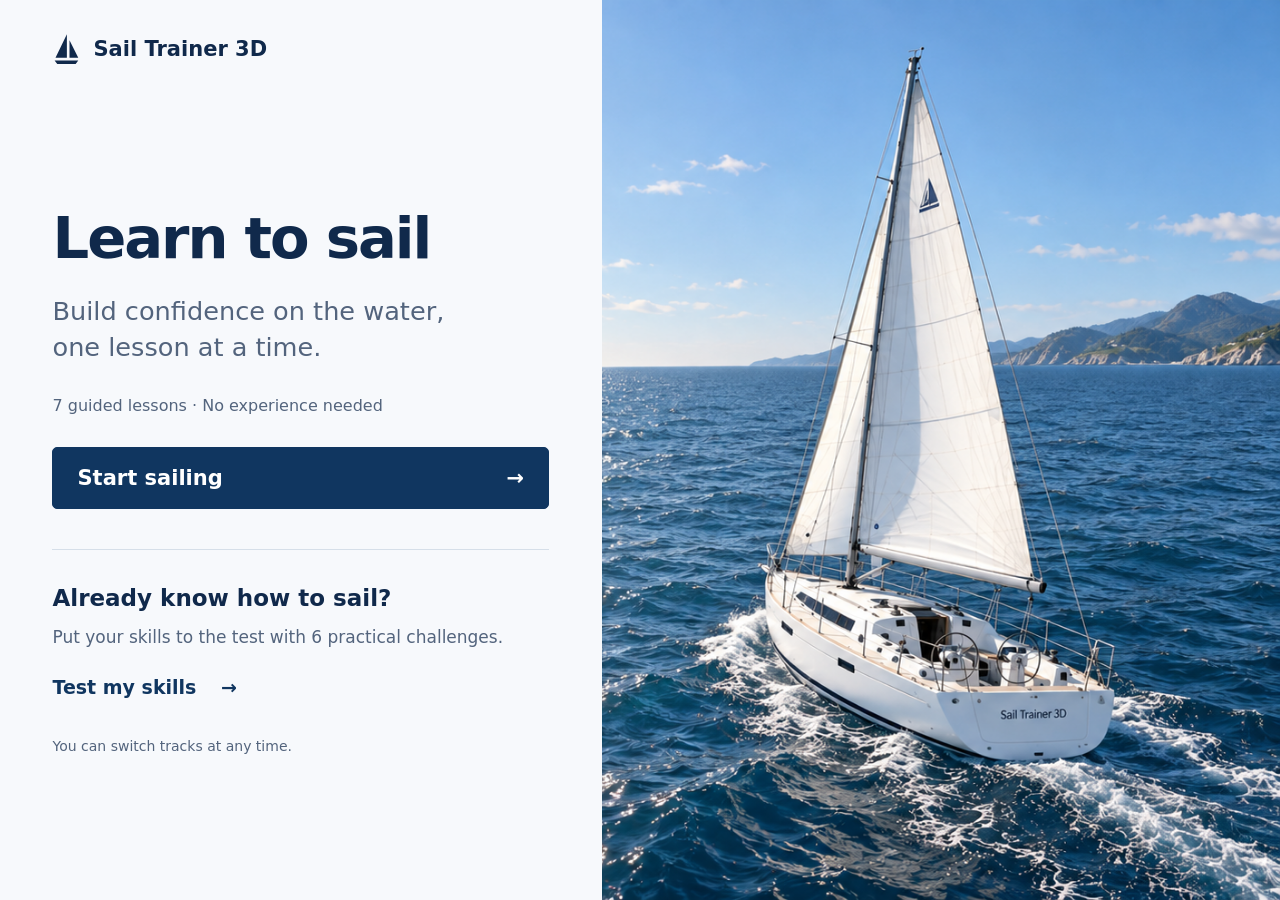
==== index.html @ 12bdb77d "Clarify Lesson 2 steps and live sail guidance" ====
<!DOCTYPE html>
<html lang="en">
<head>
<meta charset="utf-8" />
<meta name="viewport" content="width=device-width, initial-scale=1, maximum-scale=1, user-scalable=no" />
<title>Sail Trainer 3D — learn to sail a yacht</title>
<link rel="stylesheet" href="styles.css" />
<link rel="icon" href="data:image/svg+xml,<svg xmlns='http://www.w3.org/2000/svg' viewBox='0 0 100 100'><text y='.9em' font-size='90'>⛵</text></svg>" />
</head>
<body data-flow="welcome">
<div id="simulator" inert>
<div id="app"></div>

<!-- Brand -->
<div id="brand">⛵ <b>Sail Trainer 3D</b><span> · learn the wind</span></div>

<!-- Mobile menu (declutters the rail on phones; hidden on desktop) -->
<button id="menuBtn" aria-label="Open menu" aria-controls="rail" aria-expanded="false" title="Menu">☰</button>
<div id="menuBackdrop"></div>

<!-- Lesson panel (top-left) -->
<div id="lessonPanel" class="panel">
  <div id="lessonTitle" tabindex="-1">Lesson</div>
  <div id="environmentInfo" class="environment-info"></div>
  <div id="lessonBrief" class="brief"></div>
  <div id="lessonStep" class="step"></div>
  <section id="tutorialCoach" hidden aria-label="Lesson guidance">
    <div class="coach-heading"><span id="coachCount"></span><button id="guidanceToggle" aria-expanded="true" aria-controls="coachBody">Hide guidance</button></div>
    <ol id="coachSteps" class="coach-steps" aria-label="Lesson steps"></ol>
    <div id="coachBody">
      <div id="coachAdvance" class="coach-advance" role="status" hidden></div>
      <h2 id="coachTitle" aria-live="polite"></h2>
      <p id="coachGoal" class="coach-goal" hidden></p>
      <div class="coach-instruction"><strong id="coachSteerLabel" hidden>STEER</strong><p id="coachAction"></p></div>
      <p id="coachHelm"></p>
      <div id="coachSailRow" class="coach-instruction" hidden><strong>SAIL</strong><p id="coachSail"></p></div>
      <progress id="coachProgress" max="1" value="0" aria-label="Current objective progress"></progress>
      <div id="coachProgressText"></div><p id="coachRecovery" role="status"></p>
    </div>
  </section>
  <div id="markInfo" class="markinfo"></div>
</div>

<!-- Status + race clock (top-center) -->
<div id="statusWrap">
  <div id="statusBadge" class="status"></div>
  <div id="raceClock"></div>
</div>

<!-- Wind rose (top-right) -->
<div id="rosePanel" class="panel">
  <canvas id="windRose" width="230" height="230"></canvas>
  <div class="windnums">
    <span class="true">■ TRUE <b id="twsVal">12</b> kn</span>
    <span class="app">■ APP <b id="awsVal">12</b> kn</span>
  </div>
</div>

<!-- Instruments (bottom-left) -->
<div id="instruments" class="panel">
  <div class="inst"><label>SPEED</label><div class="big"><span id="speedVal">0.0</span><small>kn</small></div></div>
  <div class="inst"><label>HDG</label><div class="big small" id="headingVal">000°</div></div>
  <div class="inst"><label>HEEL</label><div class="big small" id="heelVal">0°</div></div>
  <div class="inst"><label>TRIM</label><div class="big small" id="effVal">0%</div></div>
  <div class="posrow"><span id="posName">—</span><span id="tackName" class="tack">—</span></div>
</div>

<!-- Trim bar + coach tip (bottom-center) -->
<div id="trimWrap">
  <button id="trimToggle" aria-label="Minimize mainsheet trim" title="Minimize mainsheet trim">−</button>
  <canvas id="trimBar" width="360" height="64"></canvas>
  <div id="tipText" class="tip"></div>
</div>

<!-- Right rail -->
<div id="rail">
  <button id="learnTrack" class="track-switch" aria-pressed="false">Learn</button>
  <div id="lessonPicker" class="picker"></div>
  <button id="examTrack" class="track-switch" aria-pressed="false">Exam · מבחן</button>
  <div id="testPicker" class="picker"></div>
  <button id="replayIntroBtn" class="railbtn wide">Replay introduction</button>
  <button id="autoTrimBtn" class="railbtn" title="Auto-trim (T)">AUTO<br/>TRIM</button>
  <button id="helmBtn" class="railbtn wide" title="Helm: wheel or tiller (E)">🛞 WHEEL</button>
  <button id="camBtn" class="railbtn wide" title="Camera (C)">📷 CHASE</button>
  <button id="posBtn" class="railbtn" title="Points of sail diagram (P)">🧭</button>
  <button id="audioBtn" class="railbtn" title="Sound (M)">🔇</button>
  <button id="helpBtn" class="railbtn" title="Help (H)" onclick="document.getElementById('helpPanel').classList.toggle('show')">?</button>
</div>

<!-- Wind panel (free sail) -->
<div id="windPanel" class="panel">
  <div class="ptitle"><span>FREE SAIL</span><button id="freePanelToggle" type="button" aria-expanded="true" aria-controls="freePanelBody">Settings</button></div>
  <div id="freePanelBody">
    <label for="coastLocation">Coast</label>
    <select id="coastLocation">
      <option value="tel-aviv">Tel Aviv</option>
      <option value="haifa">Haifa</option>
      <option value="bat-yam">Bat Yam</option>
      <option value="netanya">Netanya</option>
    </select>
    <label for="seaState">Sea</label>
    <select id="seaState">
      <option value="calm">Calm water</option>
      <option value="small" selected>Small waves</option>
      <option value="choppy">Choppy sea</option>
    </select>
    <div class="panel-subtitle">WIND</div>
    <label>Direction <b id="windDirVal">0°</b></label>
    <input id="windDir" type="range" min="0" max="359" value="0" />
    <label>Speed <b id="windSpdVal">12 kn</b></label>
    <input id="windSpd" type="range" min="4" max="28" value="12" />
  </div>
</div>

<!-- Touch controls -->
<div id="touch">
  <div class="tgroup">
    <button id="btnLeft" aria-label="Move helm left">⟲</button><button id="btnRight" aria-label="Move helm right">⟳</button>
    <div class="tlabel">RUDDER</div>
  </div>
  <div class="tgroup">
    <button id="btnIn" aria-label="Sail in">−</button><button id="btnOut" aria-label="Ease sail out">+</button>
    <div class="tlabel">SHEET</div>
  </div>
</div>

<!-- Points of sail diagram -->
<div id="posPanel" class="panel">
  <div class="ptitle">POINTS OF SAIL <span class="pclose" onclick="document.getElementById('posPanel').classList.remove('show')">✕</span></div>
  <canvas id="posDiagram" width="300" height="320"></canvas>
</div>

<!-- Help -->
<div id="helpPanel" class="panel">
  <div class="ptitle">CONTROLS</div>
  <table>
    <tr><td><kbd>←</kbd>/<kbd>→</kbd></td><td>rudder (steer)</td></tr>
    <tr><td><kbd>↑</kbd>/<kbd>↓</kbd></td><td>sheet in / ease out</td></tr>
    <tr><td><kbd>T</kbd></td><td>auto-trim assist</td></tr>
    <tr><td><kbd>E</kbd></td><td>helm: wheel (car-like) · tiller (opposite)</td></tr>
    <tr><td><kbd>C</kbd></td><td>camera: chase · helm · tactical</td></tr>
    <tr><td><kbd>P</kbd></td><td>points-of-sail diagram</td></tr>
    <tr><td><kbd>1</kbd>–<kbd>8</kbd></td><td>choose lesson</td></tr>
    <tr><td><kbd>⇧1</kbd>–<kbd>⇧6</kbd></td><td>choose exam test</td></tr>
    <tr><td><kbd>M</kbd></td><td>sound on/off</td></tr>
    <tr><td>drag / wheel</td><td>orbit / zoom (chase cam)</td></tr>
  </table>
  <div class="hint">Read the wind rose: <span style="color:#4fa8ff">blue = true wind</span>,
    <span style="color:#ffb14f">orange = apparent wind</span>, red wedge = no-go zone.
    Surface streaks travel with the true wind, away from its source.</div>
  <div class="attribution">Scenery: <a href="https://www.openstreetmap.org/copyright" target="_blank" rel="noopener">© OpenStreetMap contributors · ODbL</a> · <a href="https://dataspace.copernicus.eu/" target="_blank" rel="noopener">Copernicus DEM</a></div>
</div>

</div><!-- simulator -->

<div id="introOverlay" role="dialog" aria-modal="true" aria-labelledby="introTitle">
  <div id="introContent" class="card"></div>
  <div id="introVisual" aria-hidden="true"><div class="intro-photo"></div></div>
</div>

<!-- Lesson complete overlay -->
<div id="completeOverlay" role="dialog" aria-modal="true" aria-label="Exercise complete">
  <div class="card">
    <div id="completeText"></div>
    <div class="btnrow">
      <button id="retryBtn">↻ Sail it again</button>
      <button id="nextLessonBtn" class="primary">Next ⏎</button>
    </div>
  </div>
</div>

<!-- Test failed overlay -->
<div id="failOverlay" role="dialog" aria-modal="true" aria-label="Exercise not passed">
  <div class="card">
    <div id="failText"></div>
    <div class="btnrow">
      <button id="reviewBtn">📖 Review the lesson</button>
      <button id="retakeBtn" class="primary">↻ Retake ⏎</button>
    </div>
  </div>
</div>

<script type="module" src="src/main.js"></script>
</body>
</html>
---- styles.css ----
/* Sail Trainer 3D — HUD styling */
* { margin: 0; padding: 0; box-sizing: border-box; }
html, body { height: 100%; overflow: hidden; }
body {
  font-family: "Avenir Next", "Segoe UI", system-ui, sans-serif;
  color: #eaf3fa;
  background: #0a2438;
  user-select: none;
  -webkit-user-select: none;
}
#app, #app canvas { position: fixed; inset: 0; }

kbd {
  background: rgba(255,255,255,0.14);
  border: 1px solid rgba(255,255,255,0.25);
  border-radius: 4px;
  padding: 0 5px;
  font-family: inherit;
  font-size: 0.9em;
}

.panel {
  position: fixed;
  background: rgba(7, 21, 33, 0.72);
  backdrop-filter: blur(10px);
  -webkit-backdrop-filter: blur(10px);
  border: 1px solid rgba(140, 190, 230, 0.18);
  border-radius: 14px;
  padding: 14px 16px;
  box-shadow: 0 8px 28px rgba(0, 8, 16, 0.35);
}

#brand {
  position: fixed; top: 12px; left: 50%; transform: translateX(-50%);
  font-size: 15px; letter-spacing: 0.4px; opacity: 0.92;
  text-shadow: 0 1px 6px rgba(0,0,0,0.5);
  pointer-events: none; z-index: 5;
}
#brand span { opacity: 0.65; font-size: 13px; }

/* ---------------- Lesson panel ---------------- */
#lessonPanel { top: 46px; left: 14px; width: 330px; z-index: 4; }
#lessonTitle { font-weight: 700; font-size: 15px; color: #8fd0ff; letter-spacing: 0.3px; }
#lessonBrief { margin-top: 6px; font-size: 12.5px; line-height: 1.45; opacity: 0.88; }
.environment-info { margin-top: 5px; color: #9ed8ff; font-size: 11px; letter-spacing: 0.04em; }
#lessonStep {
  margin-top: 10px; font-size: 13px; line-height: 1.45;
  background: rgba(90, 190, 255, 0.10);
  border-left: 3px solid #4fa8ff;
  padding: 8px 10px; border-radius: 0 8px 8px 0;
}
.markinfo { margin-top: 8px; font-size: 12px; color: #7dffb5; font-variant-numeric: tabular-nums; }

/* ---------------- Exam mode ----------------
   Tests hide the coaching aids: mainsheet trim bar, coach tip, status badge.
   Real-boat instruments (wind rose, speed/heading, mark info) stay. */
body.exam-mode #trimWrap { display: none; }
body.exam-mode #statusBadge { visibility: hidden; }
body.exam-mode #lessonPanel { border-color: rgba(255, 178, 80, 0.4); }
body.exam-mode #lessonTitle { color: #ffc270; }
body.exam-mode #lessonStep { background: rgba(255, 178, 80, 0.10); border-left-color: #ffb14f; }
.exampill {
  display: inline-block; margin-left: 8px; padding: 1px 8px; border-radius: 999px;
  font-size: 10px; letter-spacing: 1px; vertical-align: 2px;
  background: rgba(255, 178, 80, 0.18); border: 1px solid rgba(255, 178, 80, 0.5); color: #ffc270;
}

/* ---------------- Status ---------------- */
#statusWrap {
  position: fixed; top: 44px; left: 50%; transform: translateX(-50%);
  display: flex; flex-direction: column; align-items: center; gap: 8px; z-index: 4;
  pointer-events: none;
}
.status {
  padding: 7px 18px; border-radius: 999px; font-weight: 700; font-size: 14px;
  letter-spacing: 0.6px; opacity: 0; transition: opacity 0.25s;
  background: rgba(20, 40, 60, 0.8); border: 1px solid rgba(255,255,255,0.2);
}
.status.good { background: rgba(28, 130, 70, 0.85); border-color: #4fdc8b; }
.status.warn { background: rgba(160, 110, 20, 0.85); border-color: #ffc14f; }
.status.bad  { background: rgba(150, 35, 35, 0.88); border-color: #ff7a6e; animation: throb 1s infinite; }
@keyframes throb { 50% { transform: scale(1.05); } }
#raceClock {
  display: none; font-size: 22px; font-weight: 700; font-variant-numeric: tabular-nums;
  text-shadow: 0 1px 8px rgba(0,0,0,0.6);
}

/* ---------------- Wind rose ---------------- */
#rosePanel { top: 14px; right: 14px; padding: 8px; z-index: 4; }
#windRose { display: block; }
.windnums { display: flex; justify-content: space-between; font-size: 11.5px; padding: 2px 6px 4px; }
.windnums .true { color: #4fa8ff; }
.windnums .app { color: #ffb14f; }

/* ---------------- Instruments ---------------- */
#instruments {
  left: 14px; bottom: 14px; z-index: 4;
  display: grid; grid-template-columns: repeat(4, auto); gap: 4px 18px;
}
.inst label { font-size: 10px; letter-spacing: 1px; opacity: 0.6; }
.big { font-size: 30px; font-weight: 700; font-variant-numeric: tabular-nums; line-height: 1.1; }
.big.small { font-size: 22px; padding-top: 5px; }
.big small { font-size: 12px; opacity: 0.6; margin-left: 3px; }
.posrow {
  grid-column: 1 / -1; display: flex; justify-content: space-between; align-items: baseline;
  border-top: 1px solid rgba(255,255,255,0.12); margin-top: 6px; padding-top: 6px;
}
#posName { font-weight: 700; font-size: 14.5px; color: #8fd0ff; }
#posName.danger { color: #ff8a80; }
.tack { font-size: 12px; opacity: 0.75; }
#heelVal.danger { color: #ff8a80; }

/* ---------------- Trim + tip ---------------- */
#trimWrap {
  position: fixed; bottom: 14px; left: 50%; transform: translateX(-50%);
  display: flex; flex-direction: column; align-items: center; gap: 8px; z-index: 4;
}
#trimBar {
  background: rgba(7, 21, 33, 0.72);
  border: 1px solid rgba(140, 190, 230, 0.18);
  border-radius: 12px;
  backdrop-filter: blur(10px);
}
.tip {
  max-width: 460px; text-align: center; font-size: 13px; line-height: 1.4;
  background: rgba(7, 21, 33, 0.72); border: 1px solid rgba(140,190,230,0.18);
  border-radius: 10px; padding: 8px 14px;
  backdrop-filter: blur(10px);
}
.tip.pulse { animation: tipIn 0.35s ease-out; }
@keyframes tipIn { from { transform: translateY(8px); opacity: 0.2; } }

/* ---------------- Right rail ---------------- */
#rail {
  position: fixed; right: 14px; top: 290px; z-index: 4;
  display: flex; flex-direction: column; gap: 8px; align-items: flex-end;
  max-height: calc(100vh - 304px); overflow-y: auto; scrollbar-width: none;
}
#rail::-webkit-scrollbar { display: none; }
.pickhead {
  font-size: 9px; letter-spacing: 1.6px; font-weight: 700; opacity: 0.65;
  text-align: right; padding-right: 4px; text-shadow: 0 1px 4px rgba(0,0,0,0.6);
}
.pickhead.exam { color: #ffc270; opacity: 0.9; margin-top: 6px; }
.picker { display: grid; grid-template-columns: 1fr 1fr; gap: 6px; }
.picker button { min-height: 34px; }
#testPicker button { border-color: rgba(255, 178, 80, 0.35); color: #ffd9a8; font-size: 11px; }
#testPicker button:hover { background: rgba(115, 80, 30, 0.7); }
#testPicker button.active { border-color: #ffb14f; color: #ffc270; background: rgba(140, 90, 30, 0.55); }
#testPicker button.done::after { content: ' ✓'; color: #7dffb5; }
.picker button, .railbtn {
  min-width: 44px; min-height: 40px;
  background: rgba(7, 21, 33, 0.72); color: #cfe6f7;
  border: 1px solid rgba(140,190,230,0.25); border-radius: 10px;
  font-size: 13px; font-weight: 700; cursor: pointer;
  backdrop-filter: blur(8px);
  transition: background 0.15s, border-color 0.15s;
}
.picker button:hover, .railbtn:hover { background: rgba(40, 80, 115, 0.8); }
.picker button.active { border-color: #4fa8ff; color: #8fd0ff; background: rgba(35, 90, 140, 0.6); }
.picker button.locked { opacity: 0.38; }
.railbtn.on { border-color: #4fdc8b; color: #7dffb5; }
.railbtn.wide { padding: 0 10px; font-size: 11px; }
#autoTrimBtn { font-size: 9px; line-height: 1.3; }

/* ---------------- Wind panel ---------------- */
#windPanel { right: 14px; bottom: 14px; width: 205px; display: none; z-index: 4; }
#windPanel.show { display: block; }
.ptitle { display: flex; align-items: center; justify-content: space-between; gap: 8px; font-size: 11px; letter-spacing: 1.5px; opacity: 0.65; margin-bottom: 8px; }
#freePanelToggle { display: none; border: 1px solid rgba(130,190,230,.38); border-radius: 6px; padding: 4px 7px; background: rgba(9,31,48,.94); color: #edf8ff; font: inherit; letter-spacing: .04em; }
#windPanel label { display: block; font-size: 12px; margin-top: 6px; }
#windPanel input[type="range"] { width: 100%; accent-color: #4fa8ff; }
#windPanel select { width: 100%; margin-top: 3px; padding: 5px 6px; border: 1px solid rgba(130,190,230,.38); border-radius: 5px; color: #edf8ff; background: rgba(9,31,48,.94); }
.panel-subtitle { margin-top: 10px; padding-top: 8px; border-top: 1px solid rgba(160,210,240,.2); font-size: 10px; letter-spacing: .12em; color: #9ed8ff; }
.attribution { margin-top: 10px; font-size: 9px; line-height: 1.35; opacity: .55; }
.attribution a { color: inherit; }

/* ---------------- Mobile menu (phones only; hidden on desktop) ---------------- */
#menuBtn, #menuBackdrop, #trimToggle { display: none; }

/* ---------------- Touch ---------------- */
#touch {
  position: fixed; bottom: 96px; left: 50%; transform: translateX(-50%);
  display: none; gap: 40px; z-index: 4;
}
@media (pointer: coarse) { #touch { display: flex; } }
.tgroup { text-align: center; }
.tgroup button {
  width: 58px; height: 58px; border-radius: 50%; font-size: 24px; margin: 0 5px;
  background: rgba(7,21,33,0.6); color: #eaf3fa; border: 1px solid rgba(140,190,230,0.35);
}
.tlabel { font-size: 10px; letter-spacing: 1px; opacity: 0.6; margin-top: 4px; }

/* ---------------- Points of sail ---------------- */
#posPanel { right: 70px; top: 300px; display: none; z-index: 6; padding: 12px 14px; }
#posPanel.show { display: block; }
.pclose { float: right; cursor: pointer; opacity: 0.7; font-size: 12px; }
.pclose:hover { opacity: 1; }

/* ---------------- Help ---------------- */
#helpPanel { right: 70px; top: 300px; width: 300px; display: none; z-index: 6; }
#helpPanel.show { display: block; }
#helpPanel table { width: 100%; border-collapse: collapse; font-size: 12.5px; }
#helpPanel td { padding: 4px 2px; vertical-align: top; }
#helpPanel td:first-child { white-space: nowrap; padding-right: 10px; }
#helpPanel .hint { margin-top: 8px; font-size: 12px; opacity: 0.85; line-height: 1.4; }

/* ---------------- Complete overlay ---------------- */
#completeOverlay {
  position: fixed; inset: 0; display: none; align-items: center; justify-content: center;
  background: rgba(4, 12, 20, 0.55); z-index: 10;
  backdrop-filter: blur(3px);
}
#completeOverlay.show { display: flex; }
#completeOverlay .card {
  width: min(520px, 88vw);
  background: rgba(10, 28, 44, 0.95);
  border: 1px solid rgba(140, 190, 230, 0.3);
  border-radius: 18px; padding: 28px 30px;
  box-shadow: 0 20px 60px rgba(0,0,0,0.5);
  animation: cardIn 0.4s ease-out;
}
@keyframes cardIn { from { transform: translateY(18px) scale(0.97); opacity: 0; } }
#completeOverlay h2 { color: #7dffb5; font-size: 20px; margin-bottom: 10px; }
#completeOverlay p { font-size: 14px; line-height: 1.55; opacity: 0.92; }
.raceResult { font-size: 16px; margin-bottom: 10px; color: #8fd0ff; }
.btnrow { display: flex; gap: 10px; justify-content: flex-end; margin-top: 20px; }
.btnrow button {
  padding: 10px 18px; border-radius: 10px; font-size: 14px; font-weight: 600; cursor: pointer;
  background: rgba(255,255,255,0.08); color: #eaf3fa; border: 1px solid rgba(255,255,255,0.2);
}
.btnrow button.primary { background: #1e6fb8; border-color: #4fa8ff; }
.btnrow button:hover { filter: brightness(1.2); }

/* ---------------- Fail overlay ---------------- */
#failOverlay {
  position: fixed; inset: 0; display: none; align-items: center; justify-content: center;
  background: rgba(20, 6, 6, 0.55); z-index: 10;
  backdrop-filter: blur(3px);
}
#failOverlay.show { display: flex; }
#failOverlay .card {
  width: min(520px, 88vw);
  background: rgba(40, 14, 16, 0.95);
  border: 1px solid rgba(255, 122, 110, 0.4);
  border-radius: 18px; padding: 28px 30px;
  box-shadow: 0 20px 60px rgba(0,0,0,0.5);
  animation: cardIn 0.4s ease-out;
}
#failOverlay h2 { color: #ff8a80; font-size: 20px; margin-bottom: 10px; }
#failOverlay p { font-size: 14px; line-height: 1.55; opacity: 0.92; }
.failreason {
  background: rgba(255, 122, 110, 0.10); border-left: 3px solid #ff7a6e;
  padding: 8px 10px; border-radius: 0 8px 8px 0; margin-top: 8px;
}
#failOverlay .btnrow button.primary { background: #a8402f; border-color: #ff8a70; }

/* ---------------- Small screens ---------------- */
@media (max-width: 900px) {
  #lessonPanel { width: 260px; font-size: 12px; top: 40px; }
  #rosePanel { transform: scale(0.78); transform-origin: top right; }
  #instruments { gap: 2px 10px; }
  .big { font-size: 22px; }
  .big.small { font-size: 16px; }
  #trimBar { width: 300px; }
  .tip { max-width: 320px; font-size: 12px; }
  #rail { top: auto; bottom: 150px; }
}

/* ============================================================================
   MOBILE VIEW — a decluttered, phone-first layout.
   Narrow windows share the phone layout so every menu control stays reachable.
   During sailing the phone shows only the essentials; the lesson
   picker, exam picker and tool buttons move into a slide-in drawer (☰).
   ============================================================================ */
@media (max-width: 860px) {

  /* Brand wordmark is pure chrome — drop it to free the top of the screen. */
  #brand { display: none; }

  /* ---- Menu button + slide-in drawer ---- */
  #menuBtn {
    display: flex; align-items: center; justify-content: center;
    position: fixed; top: 10px; left: 10px; z-index: 9;
    width: 44px; height: 44px; border-radius: 12px;
    background: rgba(7, 21, 33, 0.82); color: #eaf3fa;
    border: 1px solid rgba(140, 190, 230, 0.3);
    backdrop-filter: blur(10px); -webkit-backdrop-filter: blur(10px);
    font-size: 20px; line-height: 1; cursor: pointer;
  }

  #menuBackdrop {
    display: block; position: fixed; inset: 0; z-index: 9;
    background: rgba(2, 8, 14, 0.5);
    opacity: 0; pointer-events: none; transition: opacity 0.26s;
  }
  body.menu-open #menuBackdrop { opacity: 1; pointer-events: auto; }

  /* The right rail becomes a full-height drawer sliding in from the right. */
  #rail {
    top: 0; right: 0; bottom: 0; left: auto;
    width: min(320px, 84vw); height: 100vh; max-height: 100vh;
    padding: 62px 16px 20px; gap: 10px; z-index: 10;
    align-items: stretch; overflow-y: auto;
    background: rgba(7, 21, 33, 0.95);
    backdrop-filter: blur(16px); -webkit-backdrop-filter: blur(16px);
    border-left: 1px solid rgba(140, 190, 230, 0.22);
    box-shadow: -12px 0 40px rgba(0, 6, 12, 0.45);
    transform: translateX(100%); transition: transform 0.28s ease;
  }
  body.menu-open #rail { transform: translateX(0); }
  #rail .pickhead { text-align: left; padding: 0 0 2px 2px; font-size: 10px; }
  #rail .picker { grid-template-columns: repeat(3, 1fr); }
  #rail .picker button, #rail .railbtn { min-height: 46px; font-size: 13px; }
  #rail .railbtn { text-align: center; }
  #autoTrimBtn { font-size: 11px; }

  /* ---- Top band: SPEED · point-of-sail pill (next to the menu button) ---- */
  #instruments {
    left: 62px; top: 12px; right: auto; bottom: auto;
    display: flex; align-items: baseline; gap: 10px;
    padding: 6px 12px; max-width: calc(100vw - 208px); overflow: hidden;
  }
  #instruments .inst { display: none; }                 /* HDG / HEEL / TRIM */
  #instruments .inst:first-child {                        /* keep SPEED */
    display: flex; align-items: baseline; gap: 3px;
  }
  #instruments .inst:first-child label { display: none; }
  #instruments .big { font-size: 18px; }
  #instruments .big small { font-size: 11px; }
  #instruments .posrow {
    grid-column: auto; border: 0; margin: 0; padding: 0;
    min-width: 0; white-space: nowrap;
  }
  #instruments .tack { display: none; }
  #posName {
    font-size: 12.5px; display: inline-block; max-width: 100%;
    overflow: hidden; text-overflow: ellipsis; white-space: nowrap;
  }

  /* ---- Wind rose: smaller, tucked top-right ---- */
  #rosePanel { top: 8px; right: 4px; transform: scale(0.54); transform-origin: top right; }

  /* ---- Lesson banner: the current step + goal, full width below the rose ---- */
  #lessonPanel {
    top: 158px; left: 10px; right: 10px; width: auto;
    max-height: 26vh; overflow-y: auto; padding: 10px 12px;
  }
  #lessonBrief { display: none; }               /* drop the long explanation */
  #lessonTitle { font-size: 13px; }
  #lessonStep { margin-top: 6px; font-size: 12.5px; padding: 7px 9px; }

  /* ---- Transient status: a centred toast over open water, clear of the banner ---- */
  #statusWrap { top: 54vh; bottom: auto; }

  /* ---- Mainsheet trim + coach tip: a band above the thumb controls.
     The trim gauge stays, with a − toggle to minimize it down to just the tip. ---- */
  #trimWrap { left: 10px; right: 10px; bottom: 96px; transform: none; align-items: center; gap: 6px; }
  #trimBar { display: block; width: min(340px, 100%); height: auto; }
  body.trim-min #trimBar { display: none; }
  #trimToggle {
    display: inline-flex; align-items: center; justify-content: center;
    align-self: flex-end; width: 30px; height: 26px; border-radius: 8px;
    background: rgba(7, 21, 33, 0.82); color: #cfe6f7;
    border: 1px solid rgba(140, 190, 230, 0.3);
    backdrop-filter: blur(8px); -webkit-backdrop-filter: blur(8px);
    font-size: 18px; line-height: 1; cursor: pointer;
  }
  .tip { max-width: 100%; font-size: 12px; padding: 7px 12px; }

  /* ---- Touch controls: rudder and sheet in the bottom corners ---- */
  #touch {
    display: flex;
    left: 0; right: 0; bottom: 14px; transform: none;
    width: 100%; justify-content: space-between; gap: 0; padding: 0 14px;
  }

  /* ---- Free-sail wind controls: compact, clear of the thumbs ---- */
  #windPanel { right: 10px; top: 106px; bottom: auto; left: auto; width: min(205px, calc(100vw - 20px)); max-height: calc(100dvh - 126px); overflow-y: auto; }
  #freePanelToggle { display: inline-block; }
  body.free-panel-collapsed #windPanel { top: 62px; right: auto; left: 10px; width: 150px; overflow: hidden; }
  body.free-panel-collapsed #windPanel .ptitle { margin-bottom: 0; }
  body.free-panel-collapsed #freePanelBody { display: none; }

  /* ---- Diagram / help overlays: centred cards ---- */
  #posPanel, #helpPanel {
    top: 50%; left: 50%; right: auto;
    transform: translate(-50%, -50%);
    width: min(340px, 90vw); max-height: 82vh; overflow: auto;
  }
}

/* Onboarding pairs a quiet reading panel with the approved yacht artwork. */
[hidden] { display: none !important; }
body[data-flow="welcome"] #simulator > :not(#app),
body[data-flow="track-introduction"] #simulator > :not(#app),
body[data-flow="theory"] #simulator > :not(#app),
body[data-flow="track-complete"] #simulator > :not(#app) { visibility: hidden; }
#introOverlay {
  position: fixed; inset: 0; z-index: 11; display: flex;
  overflow-y: auto; align-items: flex-start; color: #10294b; background: #f7f9fc;
}
#introOverlay .card {
  width: 47%; min-height: 100%; padding: 32px clamp(28px, 4.1vw, 72px);
  background: #f7f9fc; display: flex; flex-direction: column;
}
.intro-brand { display: flex; align-items: center; gap: 13px; font-size: 21px; font-weight: 550; }
.intro-brand svg { width: 28px; height: 34px; flex: none; }
.intro-page { width: 100%; max-width: 610px; margin: auto 0; padding: 56px 0 24px; }
#introVisual { position: fixed; left: 47%; right: 0; top: 0; bottom: 0; pointer-events: none; container-type: size; background: #8dbbdf; }
/* Display only the yacht region of the approved source mockup (x=742..1586).
   Container units cover any panel aspect ratio without exposing its baked-in UI. */
.intro-photo { width: 100%; height: 100%; background-image: url('assets/onboarding-yacht-source.png'); background-repeat: no-repeat; background-position: right center; background-size: max(187.915cqw, 159.879cqh) max(117.536cqw, 100cqh); }
#introOverlay h1 { font-size: clamp(38px, 4.5vw, 70px); font-weight: 700; line-height: 1.08; letter-spacing: -2px; margin: 0 0 24px; }
#introOverlay p { font-size: 17px; line-height: 1.55; color: #53647d; }
#introOverlay .intro-lead { font-size: clamp(20px, 2vw, 29px); line-height: 1.4; margin-bottom: 28px; }
#introOverlay .intro-meta { font-size: 16px; margin-bottom: 28px; }
#introOverlay button { font: inherit; cursor: pointer; border-radius: 5px; }
#introOverlay .intro-cta { display: flex; align-items: center; justify-content: space-between; gap: 24px; width: 100%; min-height: 62px; padding: 15px 24px; background: #103660; color: white; border: 1px solid #103660; font-size: 21px; font-weight: 600; }
#introOverlay .intro-cta:hover { background: #194775; }
.intro-secondary { border-top: 1px solid #d6dfe9; margin-top: 40px; padding-top: 34px; }
#introOverlay h2 { color: #10294b; font-size: 23px; line-height: 1.3; margin-bottom: 10px; }
#introOverlay .intro-link, #introOverlay .intro-back { background: transparent; color: #103660; border: 0; padding: 12px 0; min-height: 44px; text-align: left; }
#introOverlay .intro-link { font-size: 19px; font-weight: 650; margin-top: 14px; }
.intro-link span { margin-left: 18px; }
#introOverlay .intro-link:hover, #introOverlay .intro-back:hover { text-decoration: underline; text-underline-offset: 5px; }
#introOverlay .intro-back { margin: -32px 0 28px; color: #53647d; }
#introOverlay .intro-footnote { font-size: 14px; margin-top: 26px; }
body[data-flow="welcome"] .intro-footnote { margin-top: 52px; }
.intro-objectives { list-style: none; counter-reset: objectives; margin: 32px 0; }
.intro-objectives li { counter-increment: objectives; position: relative; padding-left: 64px; margin-bottom: 24px; }
.intro-objectives li::before { content: counter(objectives); position: absolute; left: 0; top: 0; width: 40px; height: 40px; border-radius: 50%; background: #e8eef6; color: #53647d; display: grid; place-items: center; font-size: 20px; }
.intro-objectives strong { font-size: 21px; }
#introOverlay .intro-objectives p { margin-top: 4px; font-size: 16px; }
.intro-exam-details { padding-left: 20px; line-height: 1.6; margin: 30px 0; color: #53647d; }
.intro-exam-details li { margin: 12px 0; }
.intro-eyebrow { color: #53647d; font-size: 14px; margin-bottom: 20px; }
#introOverlay .btnrow button { background: #edf2f8; border: 1px solid #d6dfe9; color: #103660; }
#introOverlay .btnrow .primary { background: #103660; border-color: #103660; color: #fff; }
#introOverlay .replay-choices button { background: #edf2f8; border-color: #d6dfe9; color: #103660; }
/* The theory card floats over the live simulator, leaving the yacht in view. */
body[data-flow="theory"] #introOverlay {
  background: transparent; pointer-events: none; overflow: hidden;
  align-items: center; padding: 20px;
}
body[data-flow="theory"] #introOverlay .card {
  pointer-events: auto; width: min(460px, 39vw); min-height: 0;
  max-height: calc(100dvh - 40px); overflow-y: auto;
  padding: 22px 26px; border: 1px solid #d6dfe9; border-radius: 14px;
  box-shadow: 0 18px 56px rgba(7, 29, 53, .25);
  background: rgba(247, 249, 252, .97);
}
body[data-flow="theory"] #introVisual { display: none; }
body[data-flow="theory"] .intro-brand { font-size: 15px; }
body[data-flow="theory"] .intro-brand svg { width: 20px; height: 24px; }
body[data-flow="theory"] .intro-page { padding: 16px 0 0; margin: 0; }
body[data-flow="theory"] #introOverlay h1 { font-size: clamp(28px, 2.5vw, 36px); letter-spacing: -.8px; margin: 12px 0 8px; }
body[data-flow="theory"] #introOverlay p { font-size: 15px; line-height: 1.4; }
.theory-header, .theory-nav { display: flex; align-items: center; justify-content: space-between; gap: 12px; }
.theory-count { color: #62758c; font-size: 11px; font-weight: 750; letter-spacing: .1em; white-space: nowrap; }
#introOverlay .theory-skip { border: 0; padding: 9px 0; background: transparent; color: #103660; text-decoration: underline; text-underline-offset: 3px; font-size: 12px; font-weight: 650; }
#introOverlay .theory-lead { margin: 0 0 10px; }
.theory-focus { margin: 0 0 4px !important; color: #317394; font-size: 11px !important; font-weight: 800; letter-spacing: .08em; }
.theory-compass { display: grid; grid-template-columns: 174px 1fr; align-items: center; gap: 8px; margin: 0 0 10px; padding: 5px 9px 7px; background: #ecf2f6; border-radius: 9px; }
.theory-compass-wheel { position: relative; padding-top: 12px; }
.theory-compass-wheel svg { display: block; width: 174px; height: 174px; }
.theory-wind-label { position: absolute; top: 0; left: 0; width: 100%; text-align: center; color: #103660; font-size: 11px; font-weight: 750; }
.theory-compass-key { display: grid; gap: 2px; }
.theory-key-item { display: flex; align-items: center; gap: 7px; min-height: 24px; padding: 2px 6px; border-radius: 4px; color: #52677b; font-size: 12px; line-height: 1.2; }
.theory-key-item i { width: 10px; height: 10px; border-radius: 50%; flex: none; }
.theory-key-item.current { background: #fff; color: #103660; font-weight: 750; }
.theory-sector.current { stroke: #103660; stroke-width: 2; }
.theory-readout { background: #e9f0f6; border-left: 3px solid #4384ad; border-radius: 5px; padding: 9px 12px; min-height: 0; }
.theory-readout span { font-weight: 750; color: #103660; font-size: 14px; }
#introOverlay .theory-readout p { margin: 4px 0 0; font-size: 13px; }
#introOverlay .theory-takeaway { margin: 10px 0 0; }
.theory-playback { display: flex; gap: 8px; margin-top: 9px; }
#introOverlay .theory-playback button { min-height: 40px; flex: 1; border: 1px solid #a9bacb; background: #fff; color: #103660; padding: 7px 9px; font-size: 13px; font-weight: 650; }
#introOverlay .theory-playback button:hover:not(:disabled) { background: #e8f0f6; }
#introOverlay .theory-playback button:disabled { opacity: .65; cursor: default; }
.theory-nav { margin-top: 12px; }
#introOverlay .theory-nav .intro-back { margin: 0; }
#introOverlay .theory-nav .primary { min-height: 44px; border: 0; background: #103660; color: white; padding: 9px 14px; font-size: 14px; font-weight: 700; }
#introOverlay .theory-nav .primary:hover { background: #194775; }
@media (max-width: 760px) {
  #introOverlay { display: block; padding-top: 23vh; }
  #introOverlay .card { width: 100%; min-height: 77vh; padding: 24px; position: relative; z-index: 1; }
  #introVisual { left: 0; height: 23vh; bottom: auto; }
  .intro-photo { background-position: right 75%; }
  .intro-brand { font-size: 18px; }
  .intro-brand svg { width: 23px; height: 28px; }
  .intro-page { padding-top: 36px; margin: 0 auto; }
  #introOverlay h1 { font-size: 42px; letter-spacing: -1.3px; margin-bottom: 18px; }
  #introOverlay .intro-lead { font-size: 22px; }
  #introOverlay .intro-cta { min-height: 56px; font-size: 19px; }
  .intro-secondary { margin-top: 28px; padding-top: 26px; }
  #introOverlay h2 { font-size: 21px; }
  body[data-flow="welcome"] .intro-footnote { margin-top: 28px; }
  #introOverlay .intro-back { margin: -16px 0 16px; }
  .wide-break { display: none; }
  body[data-flow="theory"] #introOverlay { display: flex; align-items: flex-end; padding: 0; }
  body[data-flow="theory"] #introOverlay .card {
    width: 100%; max-height: min(52dvh, 390px); min-height: 0;
    border-radius: 16px 16px 0 0; padding: 12px 20px max(12px, env(safe-area-inset-bottom));
  }
  body[data-flow="theory"] .intro-brand { display: none; }
  body[data-flow="theory"] .intro-page { padding: 0; }
  body[data-flow="theory"] .theory-header { position: sticky; top: -12px; z-index: 1; background: #f7f9fc; padding: 8px 0; }
  body[data-flow="theory"] #introOverlay h1 { font-size: 25px; margin: 4px 0 5px; }
  body[data-flow="theory"] #introOverlay p { font-size: 14px; }
  body[data-flow="theory"] .theory-readout { min-height: 0; }
  body[data-flow="theory"] .theory-compass { grid-template-columns: 154px 1fr; padding: 3px 5px 5px; }
  body[data-flow="theory"] .theory-compass-wheel svg { width: 154px; height: 154px; }
  body[data-flow="theory"] .theory-key-item { min-height: 21px; padding: 1px 4px; font-size: 11px; }
}
@media (max-width: 355px) {
  body[data-flow="theory"] .theory-compass { grid-template-columns: 134px 1fr; }
  body[data-flow="theory"] .theory-compass-wheel svg { width: 134px; height: 134px; }
}
@media (max-height: 540px) and (min-width: 761px) {
  #introOverlay .card { padding: 24px 32px; }
  .intro-page { padding-top: 36px; }
  #introOverlay h1 { font-size: 40px; }
}
button:focus-visible { outline: 3px solid #ffbe6a; outline-offset: 4px; }
[tabindex="-1"]:focus { outline: none; }
.track-switch { background: #102b40; border: 1px solid #426278; color: #cfe6f7; border-radius: 8px; padding: 7px 4px; cursor: pointer; font: inherit; font-size: 12px; }
.track-switch[aria-pressed="true"] { border-color: #8fd0ff; color: #fff; background: #205475; }
#replayIntroBtn { font-size: 10px; line-height: 1.35; white-space: normal; }
.replay-choices { display: grid; gap: 8px; margin-top: 24px; }
.replay-choices button { padding: 12px 16px; background: #102f45; color: #eaf3fa; border: 1px solid #426278; border-radius: 9px; text-align: left; cursor: pointer; font: inherit; font-size: 14px; }
body.tutorial-active #lessonBrief, body.tutorial-active #lessonStep,
body.tutorial-active #tipText, body.tutorial-active #statusWrap { display: none; }
body.tutorial-active #lessonPanel { max-height: calc(100dvh - 220px); overflow-y: auto; }
#tutorialCoach { margin-top: 14px; }
.coach-heading { display: flex; align-items: center; justify-content: space-between; gap: 10px; }
#coachCount { color: #8fd0ff; font-size: 12px; font-weight: 800; letter-spacing: 1px; }
.coach-steps { display: flex; gap: 5px; list-style: none; margin: 10px 0 12px; padding: 0; }
.coach-steps li { flex: 1; height: 24px; display: grid; place-items: center; border: 1px solid #5b7d92; border-radius: 5px; color: #a7c0cf; font-size: 11px; font-weight: 800; }
.coach-steps li.done { background: #286579; color: #fff; border-color: #60b69f; }
.coach-steps li[aria-current="step"] { background: #f5bd67; border-color: #ffe0a4; color: #17344f; box-shadow: 0 0 0 2px #f5bd6755; }
#coachAdvance { margin: 2px 0 10px; padding: 8px 10px; background: #225e71; color: #edfff5; border-left: 3px solid #88ddb4; border-radius: 4px; font-size: 12px; font-weight: 700; }
#guidanceToggle { border: 0; border-bottom: 1px solid #688ca5; background: transparent; color: #cfe6f7; padding: 6px 0; cursor: pointer; font-size: 11px; }
#coachTitle { font-size: 20px; margin: 4px 0 8px; color: #f0f7fc; }
#coachGoal { margin: 0 0 12px; color: #bce8d8; font-size: 13px; line-height: 1.45; }
.coach-instruction { margin: 8px 0; padding: 8px 10px; background: #244257; border-radius: 5px; }
.coach-instruction strong { display: block; color: #8fd0ff; font-size: 10px; letter-spacing: .09em; }
.coach-instruction p { margin: 3px 0 0 !important; }
#coachAction, #coachHelm, #coachRecovery { font-size: 13px; line-height: 1.5; margin: 8px 0; }
#coachSail { color: #edf8ff; font-size: 13px; line-height: 1.45; }
#coachHelm { color: #aac6d9; }
#coachProgress { display: block; width: 100%; height: 8px; accent-color: #7dffb5; margin: 16px 0 8px; }
#coachProgressText { color: #9eeac7; font-size: 12px; }
#coachRecovery { color: #ffcd8b; }
#coachRecovery:empty, #coachHelm:empty { display: none; }
.tutorial-highlight { outline: 2px solid #ffbe6a; outline-offset: 4px; border-radius: 6px; }
#completeOverlay, #failOverlay { overflow-y: auto; padding: 20px; }
@media (max-width: 600px) {
  .btnrow { flex-wrap: wrap; }
  .btnrow button { min-height: 44px; }
}
@media (max-width: 860px) {
  body.tutorial-active #lessonPanel { max-height: calc(100dvh - 345px); }
  #coachTitle { font-size: 17px; }
  #coachAction, #coachHelm, #coachRecovery { font-size: 12px; }
  #guidanceToggle { min-height: 36px; }
  #replayIntroBtn { font-size: 13px; }
  #rail .track-switch { min-height: 44px; }
}
@media (prefers-reduced-motion: reduce) {
  *, *::before, *::after { animation: none !important; transition: none !important; scroll-behavior: auto !important; }
}

@media (min-width: 861px) {
  #rail { padding: 4px; }
}
@media (max-width: 860px) and (max-height: 500px) {
  body.tutorial-active #lessonPanel { top: 70px; right: auto; width: min(340px, 48vw); max-height: calc(100dvh - 175px); }
  #rosePanel { transform: scale(0.42); }
  #trimWrap { left: auto; width: min(280px, 42vw); }
}
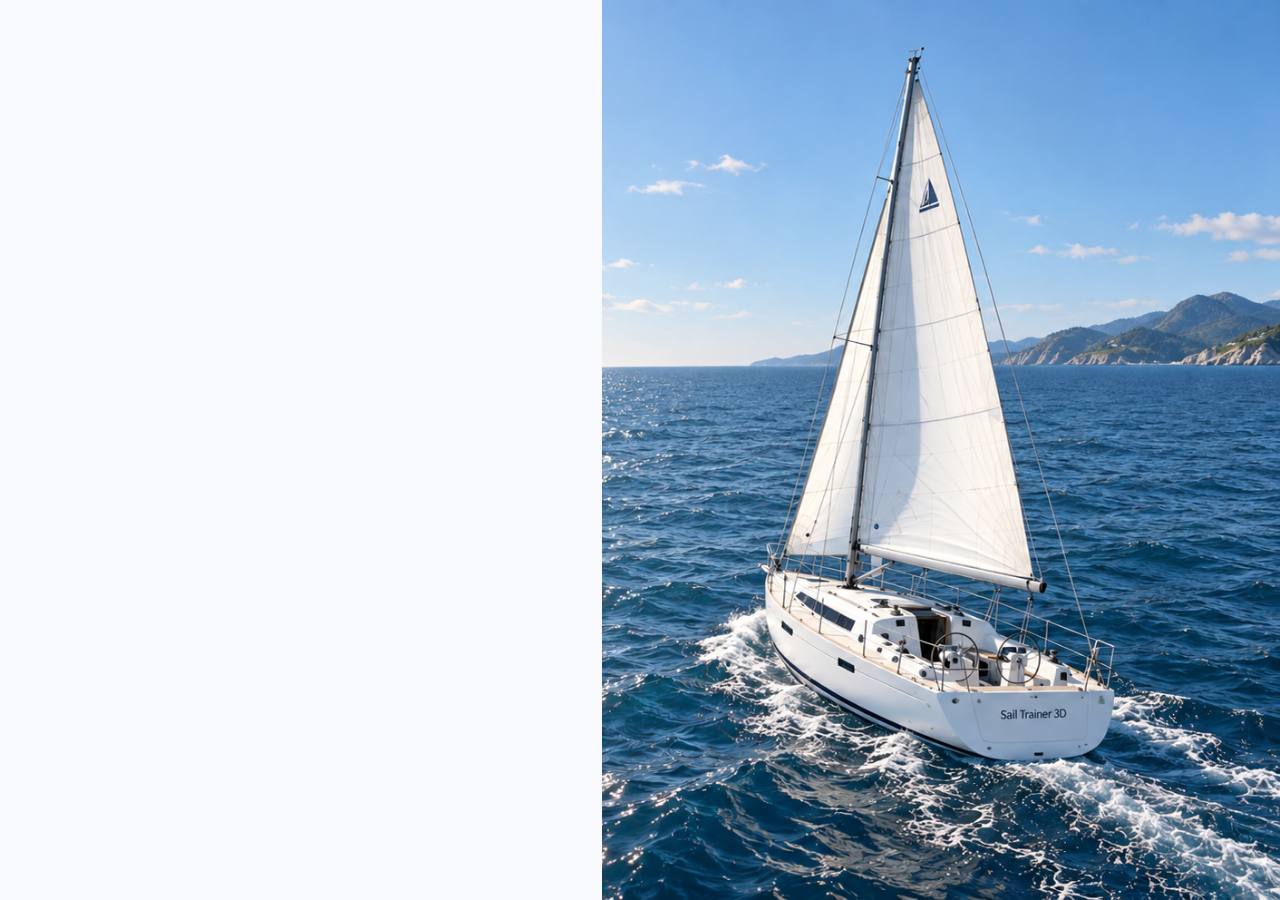
==== commit 5e199b3c: "Add narrated man-overboard demo before Lesson 5 The first time a learner enters Lesson 5, a live 3D " ====
--- a/index.html
+++ b/index.html
@@ -24,6 +24,7 @@
   <div id="environmentInfo" class="environment-info"></div>
   <div id="lessonBrief" class="brief"></div>
   <div id="lessonStep" class="step"></div>
+  <button id="mobDemoBtn" class="demo-btn" type="button" hidden>▶ Watch the demo</button>
   <section id="tutorialCoach" hidden aria-label="Lesson guidance">
     <div class="coach-heading"><span id="coachCount"></span><button id="guidanceToggle" aria-expanded="true" aria-controls="coachBody">Hide guidance</button></div>
     <ol id="coachSteps" class="coach-steps" aria-label="Lesson steps"></ol>
--- a/styles.css
+++ b/styles.css
@@ -50,6 +50,11 @@
   padding: 8px 10px; border-radius: 0 8px 8px 0;
 }
 .markinfo { margin-top: 8px; font-size: 12px; color: #7dffb5; font-variant-numeric: tabular-nums; }
+.demo-btn {
+  margin-top: 8px; padding: 6px 10px; min-height: 32px; cursor: pointer; font: inherit; font-size: 12px; font-weight: 650;
+  background: rgba(255, 178, 80, 0.14); color: #ffd39b; border: 1px solid rgba(255, 178, 80, 0.45); border-radius: 8px;
+}
+.demo-btn:hover { background: rgba(255, 178, 80, 0.24); }
 
 /* ---------------- Exam mode ----------------
    Tests hide the coaching aids: mainsheet trim bar, coach tip, status badge.
@@ -394,7 +399,7 @@
 [hidden] { display: none !important; }
 body[data-flow="welcome"] #simulator > :not(#app),
 body[data-flow="track-introduction"] #simulator > :not(#app),
-body[data-flow="theory"] #simulator > :not(#app),
+body:is([data-flow="theory"], [data-flow="mob-demo"]) #simulator > :not(#app),
 body[data-flow="track-complete"] #simulator > :not(#app) { visibility: hidden; }
 #introOverlay {
   position: fixed; inset: 0; z-index: 11; display: flex;
@@ -439,23 +444,23 @@
 #introOverlay .btnrow .primary { background: #103660; border-color: #103660; color: #fff; }
 #introOverlay .replay-choices button { background: #edf2f8; border-color: #d6dfe9; color: #103660; }
 /* The theory card floats over the live simulator, leaving the yacht in view. */
-body[data-flow="theory"] #introOverlay {
+body:is([data-flow="theory"], [data-flow="mob-demo"]) #introOverlay {
   background: transparent; pointer-events: none; overflow: hidden;
   align-items: center; padding: 20px;
 }
-body[data-flow="theory"] #introOverlay .card {
+body:is([data-flow="theory"], [data-flow="mob-demo"]) #introOverlay .card {
   pointer-events: auto; width: min(460px, 39vw); min-height: 0;
   max-height: calc(100dvh - 40px); overflow-y: auto;
   padding: 22px 26px; border: 1px solid #d6dfe9; border-radius: 14px;
   box-shadow: 0 18px 56px rgba(7, 29, 53, .25);
   background: rgba(247, 249, 252, .97);
 }
-body[data-flow="theory"] #introVisual { display: none; }
-body[data-flow="theory"] .intro-brand { font-size: 15px; }
-body[data-flow="theory"] .intro-brand svg { width: 20px; height: 24px; }
-body[data-flow="theory"] .intro-page { padding: 16px 0 0; margin: 0; }
-body[data-flow="theory"] #introOverlay h1 { font-size: clamp(28px, 2.5vw, 36px); letter-spacing: -.8px; margin: 12px 0 8px; }
-body[data-flow="theory"] #introOverlay p { font-size: 15px; line-height: 1.4; }
+body:is([data-flow="theory"], [data-flow="mob-demo"]) #introVisual { display: none; }
+body:is([data-flow="theory"], [data-flow="mob-demo"]) .intro-brand { font-size: 15px; }
+body:is([data-flow="theory"], [data-flow="mob-demo"]) .intro-brand svg { width: 20px; height: 24px; }
+body:is([data-flow="theory"], [data-flow="mob-demo"]) .intro-page { padding: 16px 0 0; margin: 0; }
+body:is([data-flow="theory"], [data-flow="mob-demo"]) #introOverlay h1 { font-size: clamp(28px, 2.5vw, 36px); letter-spacing: -.8px; margin: 12px 0 8px; }
+body:is([data-flow="theory"], [data-flow="mob-demo"]) #introOverlay p { font-size: 15px; line-height: 1.4; }
 .theory-header, .theory-nav { display: flex; align-items: center; justify-content: space-between; gap: 12px; }
 .theory-count { color: #62758c; font-size: 11px; font-weight: 750; letter-spacing: .1em; white-space: nowrap; }
 #introOverlay .theory-skip { border: 0; padding: 9px 0; background: transparent; color: #103660; text-decoration: underline; text-underline-offset: 3px; font-size: 12px; font-weight: 650; }
@@ -479,6 +484,23 @@
 #introOverlay .theory-playback button:hover:not(:disabled) { background: #e8f0f6; }
 #introOverlay .theory-playback button:disabled { opacity: .65; cursor: default; }
 .theory-nav { margin-top: 12px; }
+/* Man-overboard demo: the six recovery steps double as chapter buttons. */
+.mob-steps { list-style: none; margin: 0 0 10px; padding: 0; display: grid; gap: 3px; }
+#introOverlay .mob-steps button {
+  display: flex; align-items: center; gap: 9px; width: 100%; min-height: 32px; padding: 4px 8px;
+  background: transparent; border: 1px solid transparent; color: #52677b; font-size: 13px; text-align: left;
+}
+#introOverlay .mob-steps button:hover { background: #e8f0f6; }
+.mob-step-n {
+  flex: none; width: 20px; height: 20px; border-radius: 50%; display: grid; place-items: center;
+  background: #e2e9f1; color: #53647d; font-size: 11px; font-weight: 800;
+}
+.mob-steps li.done .mob-step-n { background: #286579; color: #fff; }
+#introOverlay .mob-steps li.active button { background: #fff; border-color: #c9d7e4; color: #103660; font-weight: 750; }
+.mob-steps li.active .mob-step-n { background: #ff5a1f; color: #fff; }
+#introOverlay #mobDemoCaption { margin: 0; font-size: 14px; color: #243b57; min-height: 3.9em; }
+.mob-progress { height: 4px; margin-top: 8px; border-radius: 2px; background: #dde6ef; overflow: hidden; }
+.mob-progress span { display: block; height: 100%; width: 0; background: #ff5a1f; }
 #introOverlay .theory-nav .intro-back { margin: 0; }
 #introOverlay .theory-nav .primary { min-height: 44px; border: 0; background: #103660; color: white; padding: 9px 14px; font-size: 14px; font-weight: 700; }
 #introOverlay .theory-nav .primary:hover { background: #194775; }
@@ -498,24 +520,30 @@
   body[data-flow="welcome"] .intro-footnote { margin-top: 28px; }
   #introOverlay .intro-back { margin: -16px 0 16px; }
   .wide-break { display: none; }
-  body[data-flow="theory"] #introOverlay { display: flex; align-items: flex-end; padding: 0; }
-  body[data-flow="theory"] #introOverlay .card {
+  body:is([data-flow="theory"], [data-flow="mob-demo"]) #introOverlay { display: flex; align-items: flex-end; padding: 0; }
+  body:is([data-flow="theory"], [data-flow="mob-demo"]) #introOverlay .card {
     width: 100%; max-height: min(52dvh, 390px); min-height: 0;
     border-radius: 16px 16px 0 0; padding: 12px 20px max(12px, env(safe-area-inset-bottom));
   }
-  body[data-flow="theory"] .intro-brand { display: none; }
-  body[data-flow="theory"] .intro-page { padding: 0; }
-  body[data-flow="theory"] .theory-header { position: sticky; top: -12px; z-index: 1; background: #f7f9fc; padding: 8px 0; }
-  body[data-flow="theory"] #introOverlay h1 { font-size: 25px; margin: 4px 0 5px; }
-  body[data-flow="theory"] #introOverlay p { font-size: 14px; }
-  body[data-flow="theory"] .theory-readout { min-height: 0; }
-  body[data-flow="theory"] .theory-compass { grid-template-columns: 154px 1fr; padding: 3px 5px 5px; }
-  body[data-flow="theory"] .theory-compass-wheel svg { width: 154px; height: 154px; }
-  body[data-flow="theory"] .theory-key-item { min-height: 21px; padding: 1px 4px; font-size: 11px; }
+  body:is([data-flow="theory"], [data-flow="mob-demo"]) .intro-brand { display: none; }
+  body:is([data-flow="theory"], [data-flow="mob-demo"]) .intro-page { padding: 0; }
+  body:is([data-flow="theory"], [data-flow="mob-demo"]) .theory-header { position: sticky; top: -12px; z-index: 1; background: #f7f9fc; padding: 8px 0; }
+  body:is([data-flow="theory"], [data-flow="mob-demo"]) #introOverlay h1 { font-size: 25px; margin: 4px 0 5px; }
+  body:is([data-flow="theory"], [data-flow="mob-demo"]) #introOverlay p { font-size: 14px; }
+  body:is([data-flow="theory"], [data-flow="mob-demo"]) .theory-readout { min-height: 0; }
+  body:is([data-flow="theory"], [data-flow="mob-demo"]) .theory-compass { grid-template-columns: 154px 1fr; padding: 3px 5px 5px; }
+  body:is([data-flow="theory"], [data-flow="mob-demo"]) .theory-compass-wheel svg { width: 154px; height: 154px; }
+  body:is([data-flow="theory"], [data-flow="mob-demo"]) .theory-key-item { min-height: 21px; padding: 1px 4px; font-size: 11px; }
+  /* Phones: steps collapse to numbered chips; the caption names the step. */
+  body[data-flow="mob-demo"] .theory-lead { display: none; }
+  .mob-steps { grid-template-columns: repeat(6, 1fr); }
+  #introOverlay .mob-steps button { justify-content: center; min-height: 40px; padding: 4px; }
+  .mob-step-title { display: none; }
+  #introOverlay #mobDemoCaption { min-height: 0; }
 }
 @media (max-width: 355px) {
-  body[data-flow="theory"] .theory-compass { grid-template-columns: 134px 1fr; }
-  body[data-flow="theory"] .theory-compass-wheel svg { width: 134px; height: 134px; }
+  body:is([data-flow="theory"], [data-flow="mob-demo"]) .theory-compass { grid-template-columns: 134px 1fr; }
+  body:is([data-flow="theory"], [data-flow="mob-demo"]) .theory-compass-wheel svg { width: 134px; height: 134px; }
 }
 @media (max-height: 540px) and (min-width: 761px) {
   #introOverlay .card { padding: 24px 32px; }
